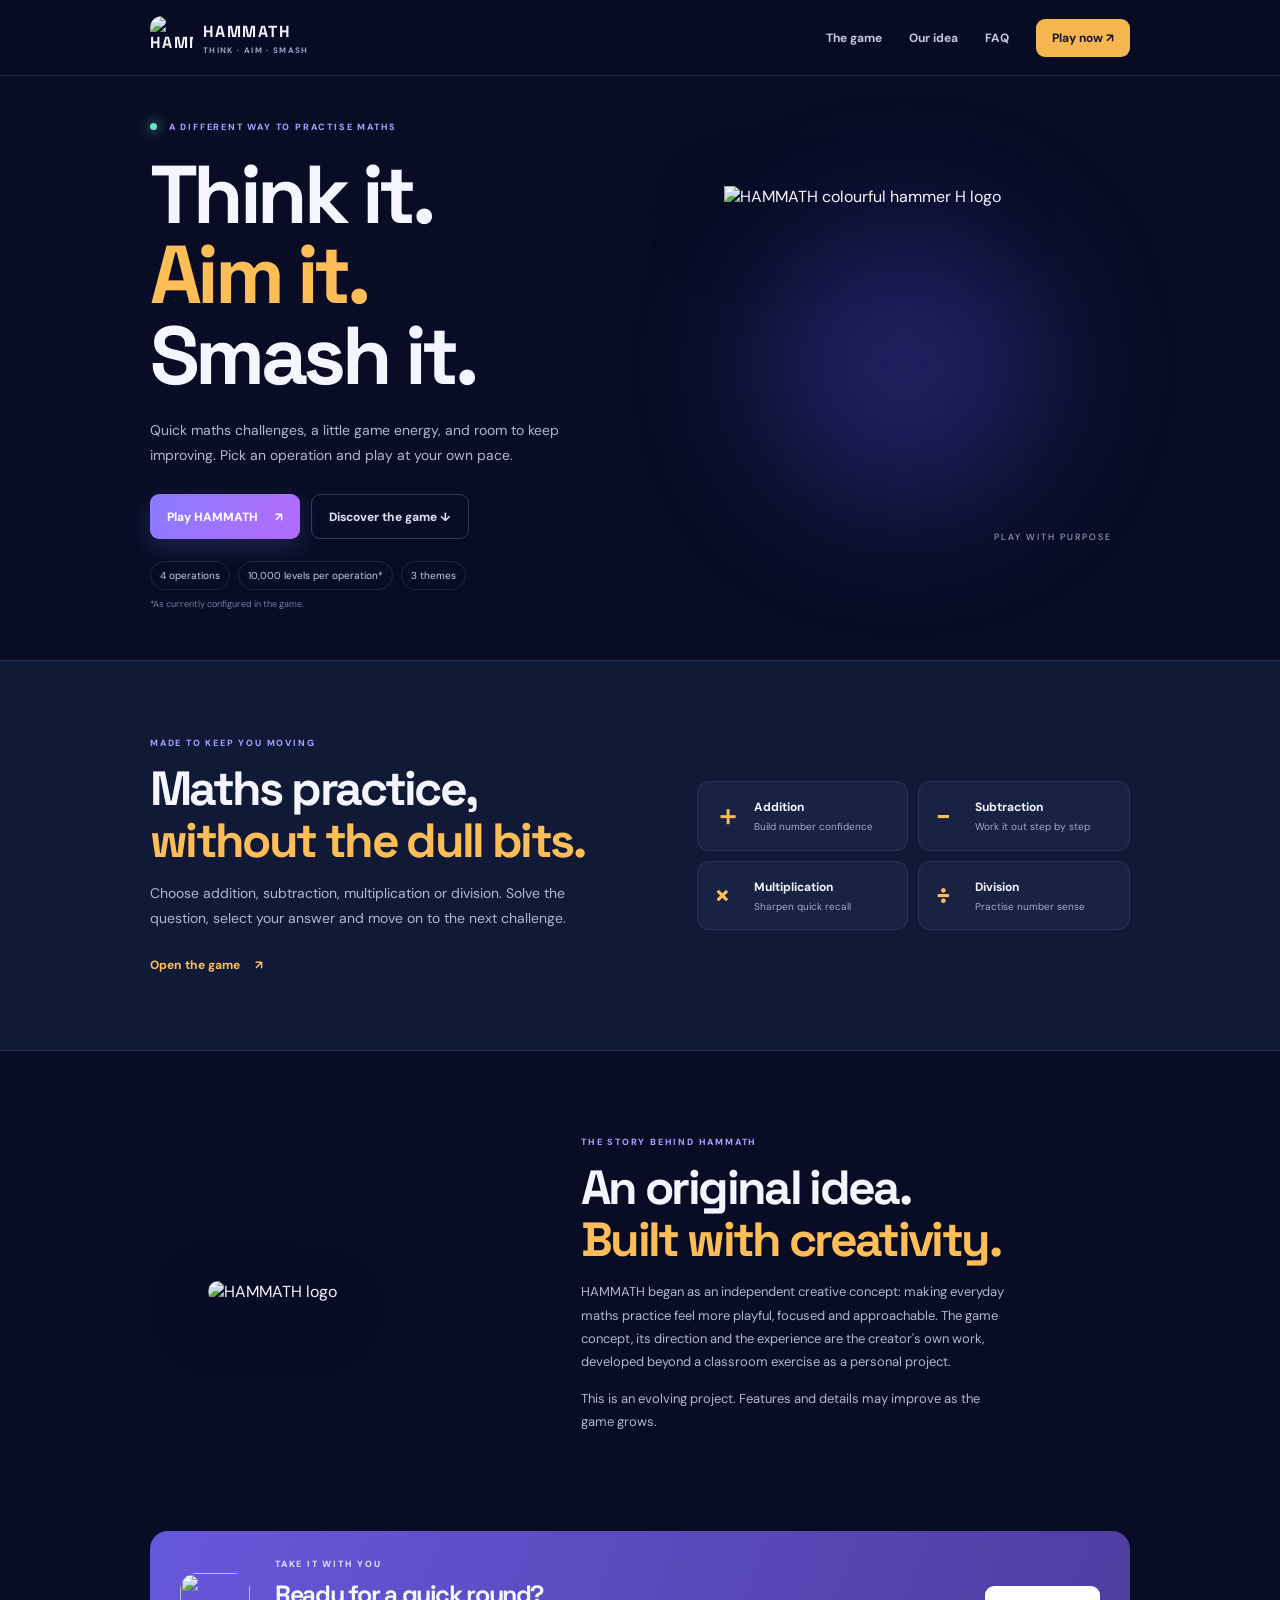
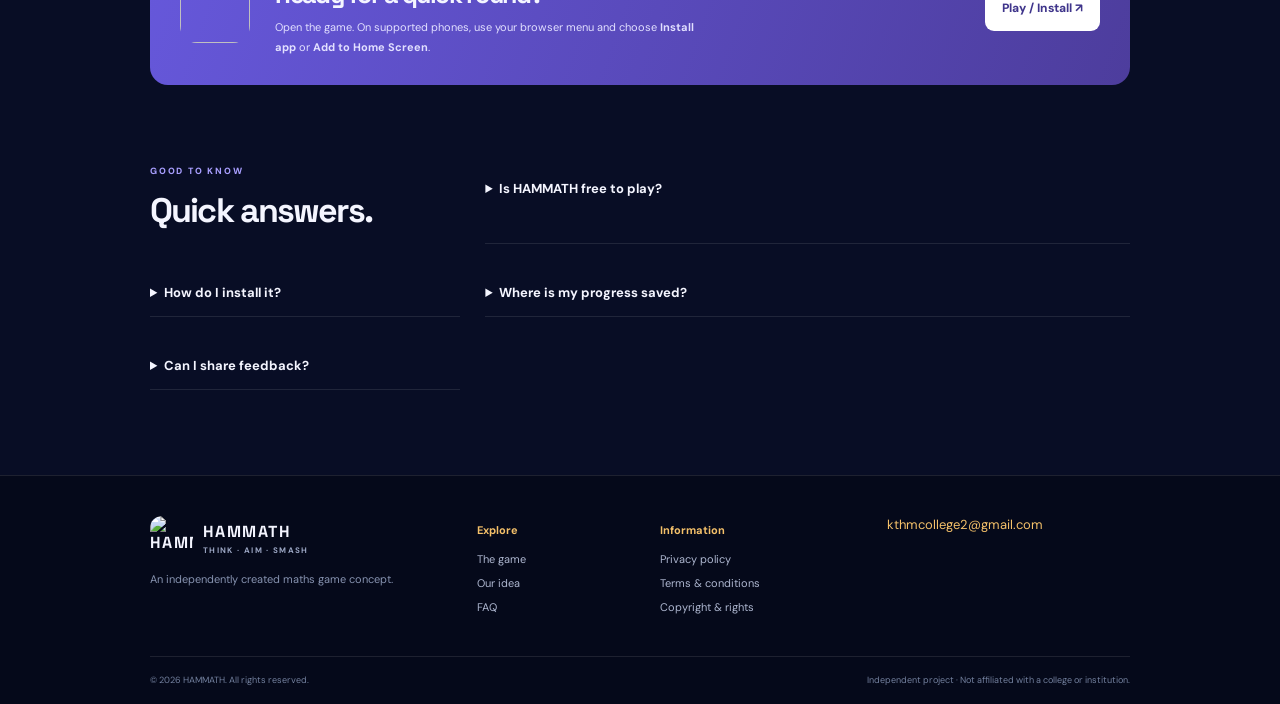
==== index.html @ 5037ccef "Add files via upload" ====
<!doctype html>
<html lang="en">
<head>
  <meta charset="utf-8">
  <meta name="viewport" content="width=device-width, initial-scale=1">
  <meta name="theme-color" content="#080d25">
  <meta name="description" content="HAMMATH is an independently created maths game. Practise addition, subtraction, multiplication and division through quick, playful challenges.">
  <meta property="og:title" content="HAMMATH — Think. Aim. Smash.">
  <meta property="og:description" content="A maths game built from an original idea. Play, practise and make every move count.">
  <meta property="og:image" content="assets/hammath-logo.png">
  <title>HAMMATH — Think. Aim. Smash.</title>
  <link rel="icon" type="image/png" href="assets/hammath-logo.png">
  <link rel="apple-touch-icon" href="assets/hammath-logo.png">
  <link rel="stylesheet" href="style.css">
</head>
<body>
<header class="header">
  <a class="brand" href="#home"><img src="assets/hammath-logo.png" alt="HAMMATH logo"><span>HAMMATH<small>THINK · AIM · SMASH</small></span></a>
  <button class="menu" id="menu" aria-label="Open menu" aria-expanded="false">☰</button>
  <nav id="nav"><a href="#game">The game</a><a href="#about">Our idea</a><a href="#faq">FAQ</a><a class="nav-play" href="https://hammath-game.vercel.app/" target="_blank" rel="noopener">Play now ↗</a></nav>
</header>

<main id="home">
<section class="hero wrap">
  <div class="hero-copy">
    <div class="kicker"><i></i> A DIFFERENT WAY TO PRACTISE MATHS</div>
    <h1>Think it.<br><em>Aim it.</em><br>Smash it.</h1>
    <p>Quick maths challenges, a little game energy, and room to keep improving. Pick an operation and play at your own pace.</p>
    <div class="actions"><a class="btn primary" href="https://hammath-game.vercel.app/" target="_blank" rel="noopener">Play HAMMATH <b>↗</b></a><a class="btn secondary" href="#game">Discover the game ↓</a></div>
    <div class="facts"><span>4 operations</span><span>10,000 levels per operation*</span><span>3 themes</span></div>
    <small class="fineprint">*As currently configured in the game.</small>
  </div>
  <div class="hero-logo"><div class="logo-halo"></div><img src="assets/hammath-logo.png" alt="HAMMATH colourful hammer H logo"><span class="orbit-label">PLAY WITH PURPOSE</span></div>
</section>

<section class="game-section" id="game"><div class="wrap game-inner">
  <div><div class="kicker">MADE TO KEEP YOU MOVING</div><h2>Maths practice,<br><em>without the dull bits.</em></h2><p>Choose addition, subtraction, multiplication or division. Solve the question, select your answer and move on to the next challenge.</p><a class="inline-link" href="https://hammath-game.vercel.app/" target="_blank" rel="noopener">Open the game <b>↗</b></a></div>
  <div class="operation-list"><div><b>＋</b><span>Addition</span><small>Build number confidence</small></div><div><b>−</b><span>Subtraction</span><small>Work it out step by step</small></div><div><b>×</b><span>Multiplication</span><small>Sharpen quick recall</small></div><div><b>÷</b><span>Division</span><small>Practise number sense</small></div></div>
</div></section>

<section class="about wrap" id="about">
  <div class="about-logo"><img src="assets/hammath-logo.png" alt="HAMMATH logo"></div>
  <div><div class="kicker">THE STORY BEHIND HAMMATH</div><h2>An original idea.<br><em>Built with creativity.</em></h2>
  <p>HAMMATH began as an independent creative concept: making everyday maths practice feel more playful, focused and approachable. The game concept, its direction and the experience are the creator's own work, developed beyond a classroom exercise as a personal project.</p>
  <p>This is an evolving project. Features and details may improve as the game grows.</p></div>
</section>

<section class="install wrap">
  <img src="assets/hammath-logo.png" alt="" aria-hidden="true">
  <div><div class="kicker">TAKE IT WITH YOU</div><h2>Ready for a quick round?</h2><p>Open the game. On supported phones, use your browser menu and choose <b>Install app</b> or <b>Add to Home Screen</b>.</p></div>
  <a class="btn light" href="https://hammath-game.vercel.app/" target="_blank" rel="noopener">Play / Install ↗</a>
</section>

<section class="faq wrap" id="faq"><div><div class="kicker">GOOD TO KNOW</div><h2>Quick answers.</h2></div>
  <details><summary>Is HAMMATH free to play?</summary><p>The currently published game can be opened from the Play button. If pricing or paid features are introduced later, they will be clearly identified before use.</p></details>
  <details><summary>How do I install it?</summary><p>Open the game in a supported mobile browser, open the browser menu and choose Install app or Add to Home Screen if the option is available.</p></details>
  <details><summary>Where is my progress saved?</summary><p>Current game progress is stored locally on the device/browser. Clearing browser data or changing devices may remove or not transfer that progress.</p></details>
  <details><summary>Can I share feedback?</summary><p>Yes. Use the support email shown in the Contact section once the creator's chosen contact address has been added.</p></details>
</section>
</main>

<footer class="footer">
  <div class="footer-main wrap">
    <div class="footer-brand"><a class="brand" href="#home"><img src="assets/hammath-logo.png" alt="HAMMATH logo"><span>HAMMATH<small>THINK · AIM · SMASH</small></span></a><p>An independently created maths game concept.</p></div>
    <div><h3>Explore</h3><a href="#game">The game</a><a href="#about">Our idea</a><a href="#faq">FAQ</a></div>
    <div><h3>Information</h3><a href="privacy.html">Privacy policy</a><a href="terms.html">Terms & conditions</a><a href="rights.html">Copyright & rights</a></div>
<a class="contact-link" href="mailto:kthmcollege2@gmail.com">kthmcollege2@gmail.com</a>  </div>
  <div class="footer-bottom wrap"><span>© <span id="year">2026</span> HAMMATH. All rights reserved.</span><span>Independent project · Not affiliated with a college or institution.</span></div>
</footer>
<div class="rating-note" id="ratingNote" role="dialog" aria-live="polite" aria-label="Share feedback">
  <button id="closeRating" aria-label="Close">×</button><b>Been playing for a while?</b><p>Your feedback helps improve HAMMATH. Would you like to share a rating?</p><a href="mailto:ADD-YOUR-COLLEGE-EMAIL-HERE?subject=HAMMATH%20feedback">Share feedback ↗</a>
</div>
<script src="script.js"></script>
</body></html>
---- style.css ----
@import url('https://fonts.googleapis.com/css2?family=DM+Sans:wght@400;500;600;700;800&family=Space+Grotesk:wght@400;500;600;700&display=swap');
:root{--bg:#080d25;--panel:#101936;--ink:#f4f5ff;--muted:#aeb7d0;--purple:#8b7cff;--orange:#ffbd58;--line:#ffffff19}
*{box-sizing:border-box}html{scroll-behavior:smooth;scroll-padding-top:90px}body{margin:0;background:var(--bg);color:var(--ink);font-family:'DM Sans',sans-serif;overflow-x:hidden}a{color:inherit;text-decoration:none}.wrap{width:min(100% - 44px,980px);margin-inline:auto}
.header{height:76px;padding:0 max(22px,calc((100% - 980px)/2));display:flex;align-items:center;justify-content:space-between;position:sticky;top:0;z-index:10;background:#080d25ed;border-bottom:1px solid var(--line);backdrop-filter:blur(15px)}
.brand{display:flex;align-items:center;gap:10px;font:700 16px 'Space Grotesk';letter-spacing:.09em}.brand img{width:43px;height:43px;object-fit:contain;border-radius:12px}.brand span{display:flex;flex-direction:column}.brand small{font:700 8px 'DM Sans';letter-spacing:.17em;color:#9da8c5;margin-top:3px}
nav{display:flex;align-items:center;gap:27px;color:#c1c9dc;font-size:12px;font-weight:700}nav a:hover{color:var(--orange)}.nav-play{background:#f5b64f;color:#17152a;padding:11px 16px;border-radius:9px}.menu{display:none}
.hero{min-height:555px;display:grid;grid-template-columns:1.05fr .95fr;align-items:center;gap:30px;padding-top:45px;padding-bottom:50px}.kicker{font-size:9px;font-weight:800;letter-spacing:.2em;color:#a99fff}.kicker i{display:inline-block;width:7px;height:7px;background:#65e5c0;border-radius:50%;margin-right:8px;box-shadow:0 0 12px #65e5c0}
h1,h2{font-family:'Space Grotesk';letter-spacing:-.055em}h1{font-size:clamp(55px,7vw,82px);line-height:.98;margin:22px 0}h1 em,h2 em{font-style:normal;color:var(--orange)}.hero-copy>p,.game-inner p,.about p,.install p{max-width:430px;color:var(--muted);font-size:14px;line-height:1.8}.actions{display:flex;gap:11px;flex-wrap:wrap;margin:26px 0 22px}.btn{min-height:45px;padding:0 17px;display:inline-flex;align-items:center;gap:17px;border-radius:9px;font-size:12px;font-weight:800}.primary{background:linear-gradient(110deg,#8a7cff,#b36bfa);color:white;box-shadow:0 8px 24px #8a7cff33}.secondary{border:1px solid #ffffff30;color:#dce1f1}.facts{display:flex;flex-wrap:wrap;gap:8px}.facts span{font-size:10px;color:#c8cde0;border:1px solid var(--line);padding:7px 9px;border-radius:30px}.fineprint{display:block;color:#73809e;font-size:9px;margin-top:8px}
.hero-logo{position:relative;display:grid;place-items:center;min-height:390px}.hero-logo img{width:min(100%,360px);aspect-ratio:1;object-fit:contain;position:relative;z-index:1;filter:drop-shadow(0 20px 38px #0009);animation:float 5s ease-in-out infinite}.logo-halo{position:absolute;width:280px;height:280px;border-radius:50%;background:#5347dc55;filter:blur(65px)}.orbit-label{position:absolute;bottom:18px;right:4%;font-size:9px;letter-spacing:.22em;color:#a9b3ce}
.game-section{background:#101936;border-block:1px solid var(--line);padding:76px 0}.game-inner{display:grid;grid-template-columns:1fr .9fr;gap:65px;align-items:center}.game-inner h2,.about h2{font-size:clamp(34px,4vw,48px);line-height:1.08;margin:14px 0}.inline-link{display:inline-flex;gap:15px;color:var(--orange);font-size:12px;font-weight:800;margin-top:12px}.operation-list{display:grid;grid-template-columns:1fr 1fr;gap:10px}.operation-list div{background:#182344;border:1px solid #ffffff12;border-radius:12px;padding:16px;display:grid;grid-template-columns:40px 1fr;align-items:center}.operation-list b{grid-row:span 2;font:700 27px 'Space Grotesk';color:var(--orange)}.operation-list span{font-weight:700;font-size:12px}.operation-list small{font-size:10px;color:#9eabc8;margin-top:3px}
.about{display:grid;grid-template-columns:.8fr 1.2fr;gap:65px;align-items:center;padding-top:85px;padding-bottom:85px}.about-logo{display:grid;place-items:center}.about-logo img{width:min(100%,250px);border-radius:30px;filter:drop-shadow(0 18px 30px #0008)}.about p{font-size:13px}.install{display:grid;grid-template-columns:75px 1fr auto;gap:20px;align-items:center;background:linear-gradient(110deg,#6658db,#4d3d9d);padding:27px 30px;border-radius:18px;margin-bottom:80px}.install>img{width:70px;height:70px;border-radius:17px}.install .kicker{color:#e2ddff}.install h2{font-size:25px;margin:8px 0}.install p{font-size:11px;margin:0;color:#e2e0ff}.light{background:white;color:#3f358b;white-space:nowrap}
.faq{display:grid;grid-template-columns:.65fr 1.35fr;gap:25px;padding-bottom:85px}.faq h2{font-size:34px;margin:12px 0}.faq details{border-bottom:1px solid var(--line);padding:15px 0}.faq summary{cursor:pointer;font-size:13px;font-weight:700}.faq details p{font-size:12px;line-height:1.7;color:var(--muted);max-width:540px}
.footer{background:#05091a;border-top:1px solid var(--line);padding-top:40px}.footer-main{display:grid;grid-template-columns:1.35fr .7fr .9fr 1.1fr;gap:28px;padding-bottom:32px}.footer-brand p,.footer-main p{font-size:11px;line-height:1.7;color:#8793b0}.footer-main h3{font-size:11px;margin:7px 0 15px;color:#f5c16a}.footer-main>div:not(:first-child)>a{display:block;font-size:11px;color:#aeb7d0;margin:10px 0}.footer-main a:hover{color:white}.footer-main .contact-link{color:#f5c16a!important}.footer-bottom{border-top:1px solid var(--line);padding-top:17px;padding-bottom:18px;display:flex;justify-content:space-between;gap:15px;color:#73809e;font-size:9px}
.rating-note{display:none;position:fixed;z-index:20;right:18px;bottom:18px;width:min(330px,calc(100% - 36px));background:#fff;color:#17213b;padding:19px;border-radius:14px;box-shadow:0 15px 55px #0008}.rating-note.show{display:block}.rating-note button{position:absolute;right:12px;top:8px;border:0;background:none;font-size:23px;cursor:pointer}.rating-note b{font:700 15px 'Space Grotesk'}.rating-note p{font-size:11px;line-height:1.6;color:#68748a}.rating-note>a{font-size:11px;font-weight:800;color:#5c4ed4}
@keyframes float{0%,100%{transform:translateY(0) rotate(-2deg)}50%{transform:translateY(-9px) rotate(2deg)}}
@media(max-width:760px){.header{height:68px}.menu{display:block;border:0;background:none;color:white;font-size:23px}nav{display:none;position:absolute;top:67px;left:0;right:0;padding:18px 22px 22px;background:#0c1430;flex-direction:column;align-items:stretch;gap:17px;border-bottom:1px solid var(--line)}nav.open{display:flex}.nav-play{text-align:center}.hero{grid-template-columns:1fr;gap:0;padding-top:55px}.hero-logo{min-height:290px}.hero-logo img{width:min(76vw,290px)}.game-inner{grid-template-columns:1fr;gap:30px}.about{gap:25px}.about-logo img{width:190px}.install{grid-template-columns:60px 1fr}.install>img{width:58px;height:58px}.install .btn{grid-column:2;justify-self:start}.faq{grid-template-columns:1fr;gap:5px}.footer-main{grid-template-columns:1fr 1fr}.footer-brand{grid-column:span 2}}
@media(max-width:480px){.wrap{width:min(100% - 34px,980px)}.hero{padding-top:43px}.hero h1{font-size:60px}.hero-logo{min-height:260px}.game-section{padding:58px 0}.operation-list{gap:8px}.operation-list div{padding:12px 10px;grid-template-columns:32px 1fr}.operation-list b{font-size:23px}.operation-list small{font-size:9px}.about{grid-template-columns:1fr;padding-top:65px;padding-bottom:65px}.about-logo img{width:165px}.install{grid-template-columns:1fr;padding:22px;margin-bottom:60px}.install>img{width:55px;height:55px}.install .btn{grid-column:1}.footer-main{gap:22px 14px}.footer-bottom{flex-direction:column}.facts{gap:6px}.facts span{font-size:9px}}
@media(prefers-reduced-motion:reduce){*,*:before,*:after{animation:none!important;scroll-behavior:auto!important;transition:none!important}}
.contact-link {
  font-size: 13px;
  font-weight: 400;
  text-decoration: none;
}

.contact-link:hover {
  text-decoration: underline;
}
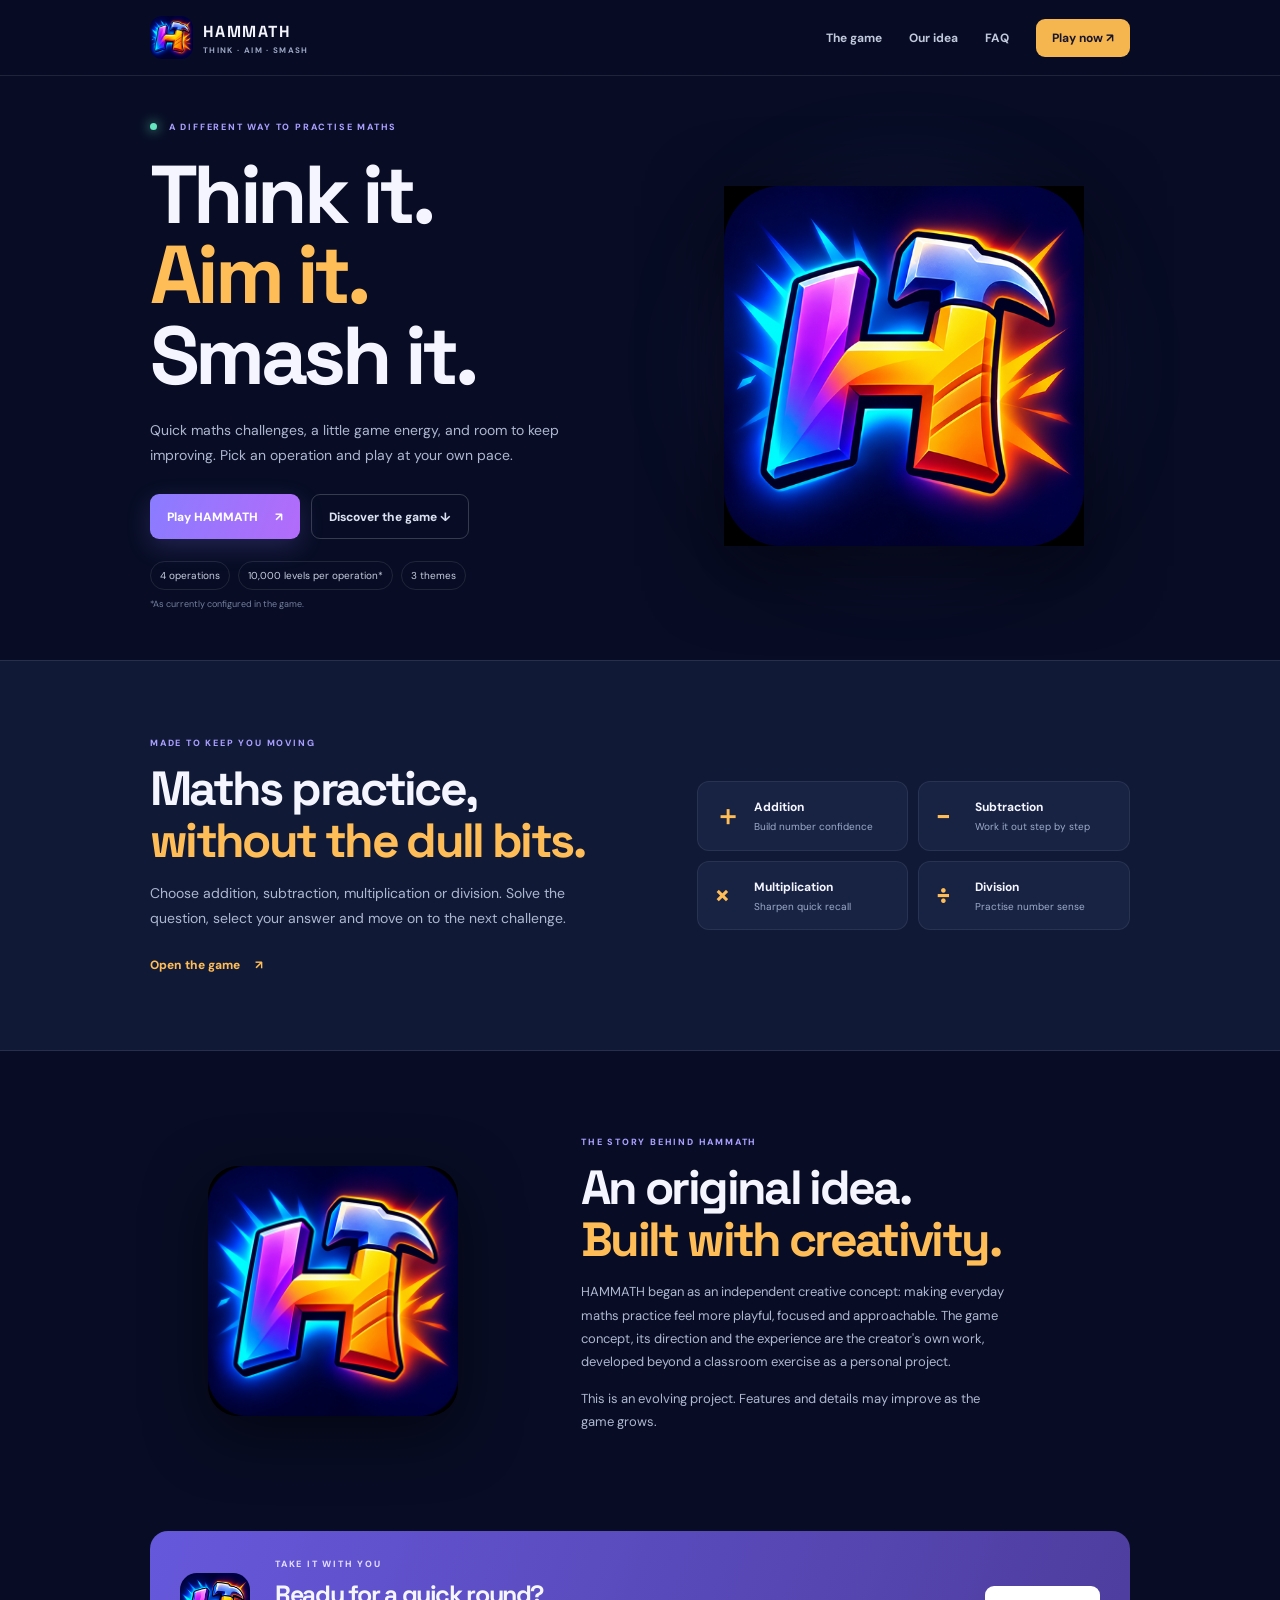
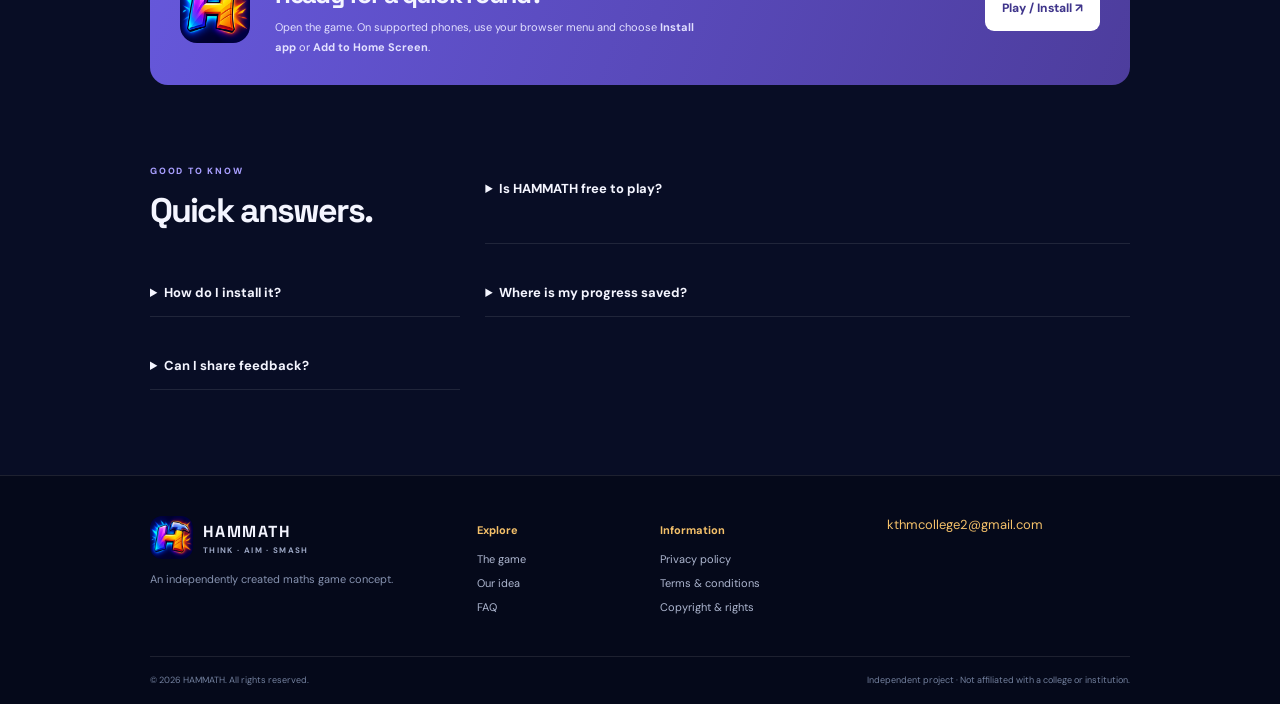
==== commit b988c1b9: "Add files via upload" ====
--- a/index.html
+++ b/index.html
@@ -9,13 +9,13 @@
   <meta property="og:description" content="A maths game built from an original idea. Play, practise and make every move count.">
   <meta property="og:image" content="assets/hammath-logo.png">
   <title>HAMMATH — Think. Aim. Smash.</title>
-  <link rel="icon" type="image/png" href="assets/hammath-logo.png">
-  <link rel="apple-touch-icon" href="assets/hammath-logo.png">
+  <link rel="icon" type="image/png" href="hammath-logo.png">
+  <link rel="apple-touch-icon" href="hammath-logo.png">
   <link rel="stylesheet" href="style.css">
 </head>
 <body>
 <header class="header">
-  <a class="brand" href="#home"><img src="assets/hammath-logo.png" alt="HAMMATH logo"><span>HAMMATH<small>THINK · AIM · SMASH</small></span></a>
+  <a class="brand" href="#home"><img src="hammath-logo.png" alt="HAMMATH logo"><span>HAMMATH<small>THINK · AIM · SMASH</small></span></a>
   <button class="menu" id="menu" aria-label="Open menu" aria-expanded="false">☰</button>
   <nav id="nav"><a href="#game">The game</a><a href="#about">Our idea</a><a href="#faq">FAQ</a><a class="nav-play" href="https://hammath-game.vercel.app/" target="_blank" rel="noopener">Play now ↗</a></nav>
 </header>
@@ -30,7 +30,7 @@
     <div class="facts"><span>4 operations</span><span>10,000 levels per operation*</span><span>3 themes</span></div>
     <small class="fineprint">*As currently configured in the game.</small>
   </div>
-  <div class="hero-logo"><div class="logo-halo"></div><img src="assets/hammath-logo.png" alt="HAMMATH colourful hammer H logo"><span class="orbit-label">PLAY WITH PURPOSE</span></div>
+  <div class="hero-logo"><div class="logo-halo"></div><img src="hammath-logo.png" alt="HAMMATH colourful hammer H logo"><span class="orbit-label"></span></div>
 </section>
 
 <section class="game-section" id="game"><div class="wrap game-inner">
@@ -39,14 +39,14 @@
 </div></section>
 
 <section class="about wrap" id="about">
-  <div class="about-logo"><img src="assets/hammath-logo.png" alt="HAMMATH logo"></div>
+  <div class="about-logo"><img src="hammath-logo.png" alt="HAMMATH logo"></div>
   <div><div class="kicker">THE STORY BEHIND HAMMATH</div><h2>An original idea.<br><em>Built with creativity.</em></h2>
   <p>HAMMATH began as an independent creative concept: making everyday maths practice feel more playful, focused and approachable. The game concept, its direction and the experience are the creator's own work, developed beyond a classroom exercise as a personal project.</p>
   <p>This is an evolving project. Features and details may improve as the game grows.</p></div>
 </section>
 
 <section class="install wrap">
-  <img src="assets/hammath-logo.png" alt="" aria-hidden="true">
+  <img src="hammath-logo.png" alt="" aria-hidden="true">
   <div><div class="kicker">TAKE IT WITH YOU</div><h2>Ready for a quick round?</h2><p>Open the game. On supported phones, use your browser menu and choose <b>Install app</b> or <b>Add to Home Screen</b>.</p></div>
   <a class="btn light" href="https://hammath-game.vercel.app/" target="_blank" rel="noopener">Play / Install ↗</a>
 </section>
@@ -61,7 +61,7 @@
 
 <footer class="footer">
   <div class="footer-main wrap">
-    <div class="footer-brand"><a class="brand" href="#home"><img src="assets/hammath-logo.png" alt="HAMMATH logo"><span>HAMMATH<small>THINK · AIM · SMASH</small></span></a><p>An independently created maths game concept.</p></div>
+    <div class="footer-brand"><a class="brand" href="#home"><img src="hammath-logo.png" alt="HAMMATH logo"><span>HAMMATH<small>THINK · AIM · SMASH</small></span></a><p>An independently created maths game concept.</p></div>
     <div><h3>Explore</h3><a href="#game">The game</a><a href="#about">Our idea</a><a href="#faq">FAQ</a></div>
     <div><h3>Information</h3><a href="privacy.html">Privacy policy</a><a href="terms.html">Terms & conditions</a><a href="rights.html">Copyright & rights</a></div>
 <a class="contact-link" href="mailto:kthmcollege2@gmail.com">kthmcollege2@gmail.com</a>  </div>
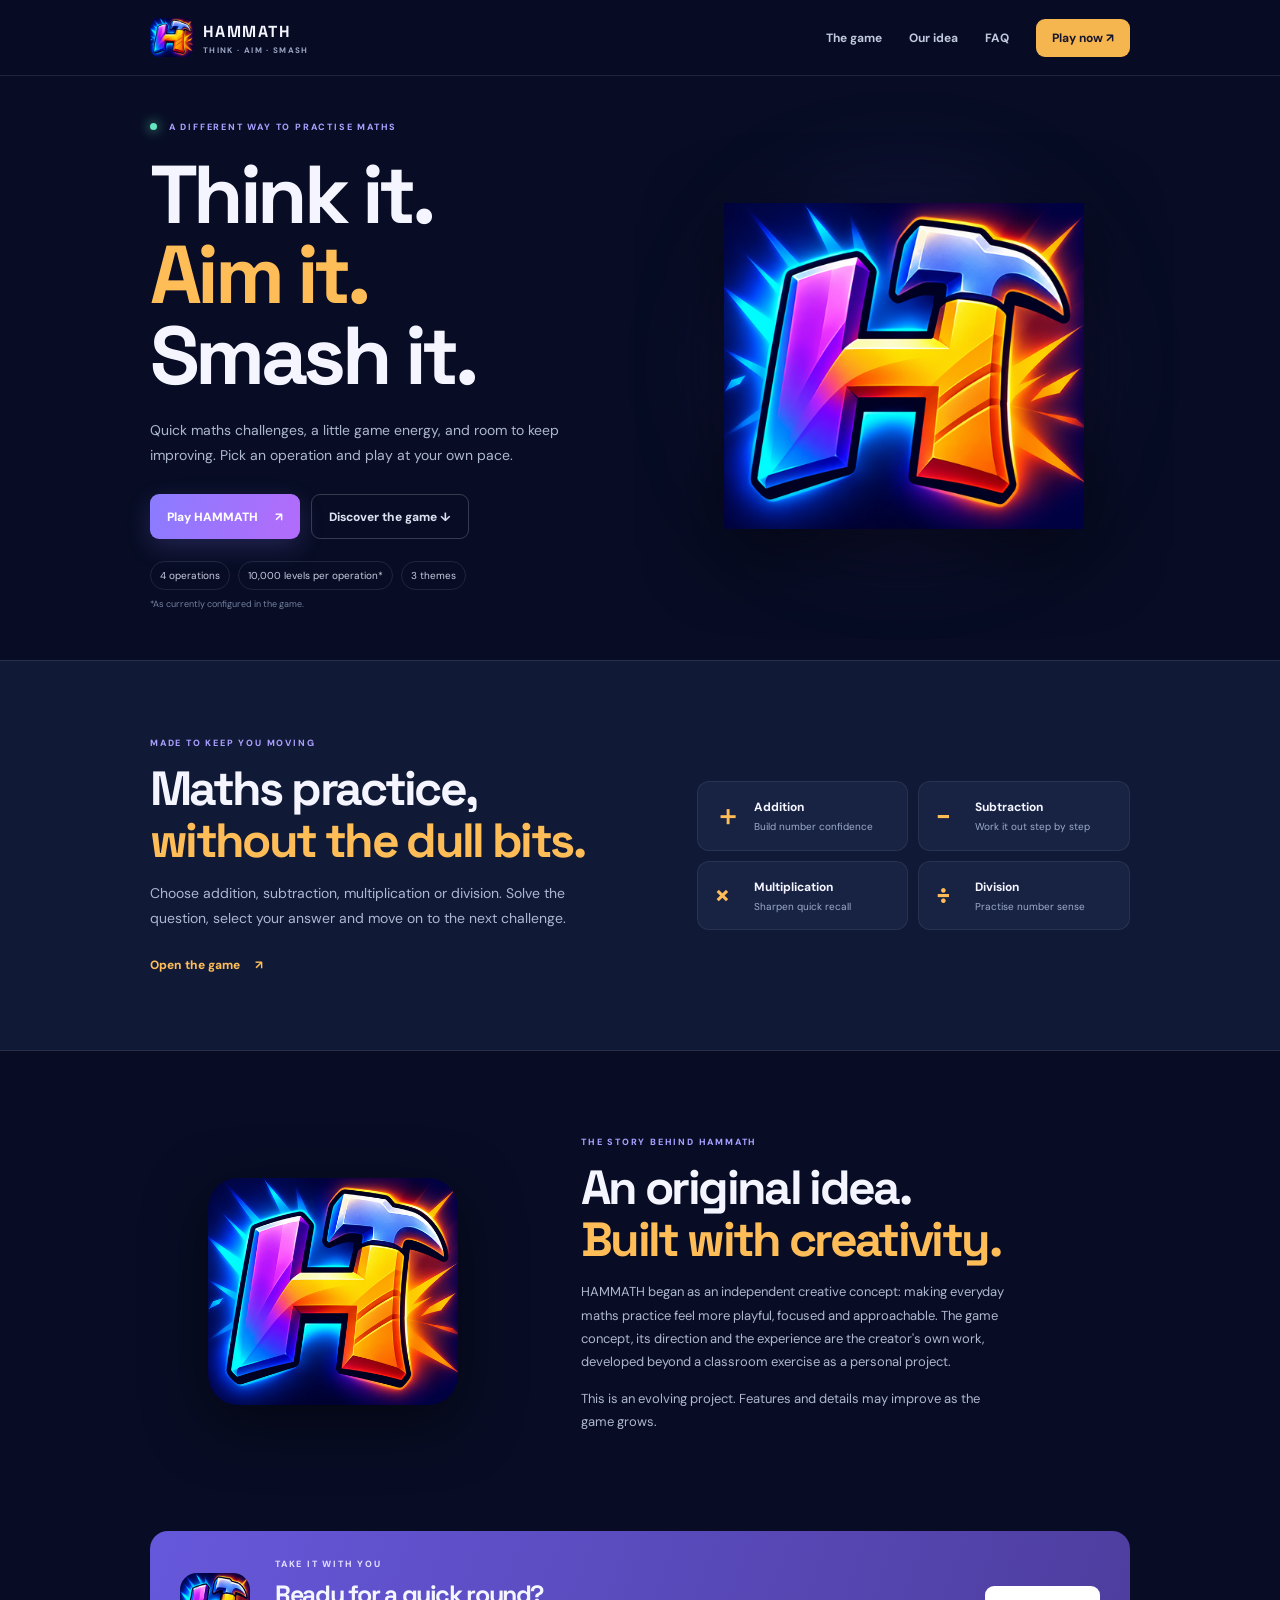
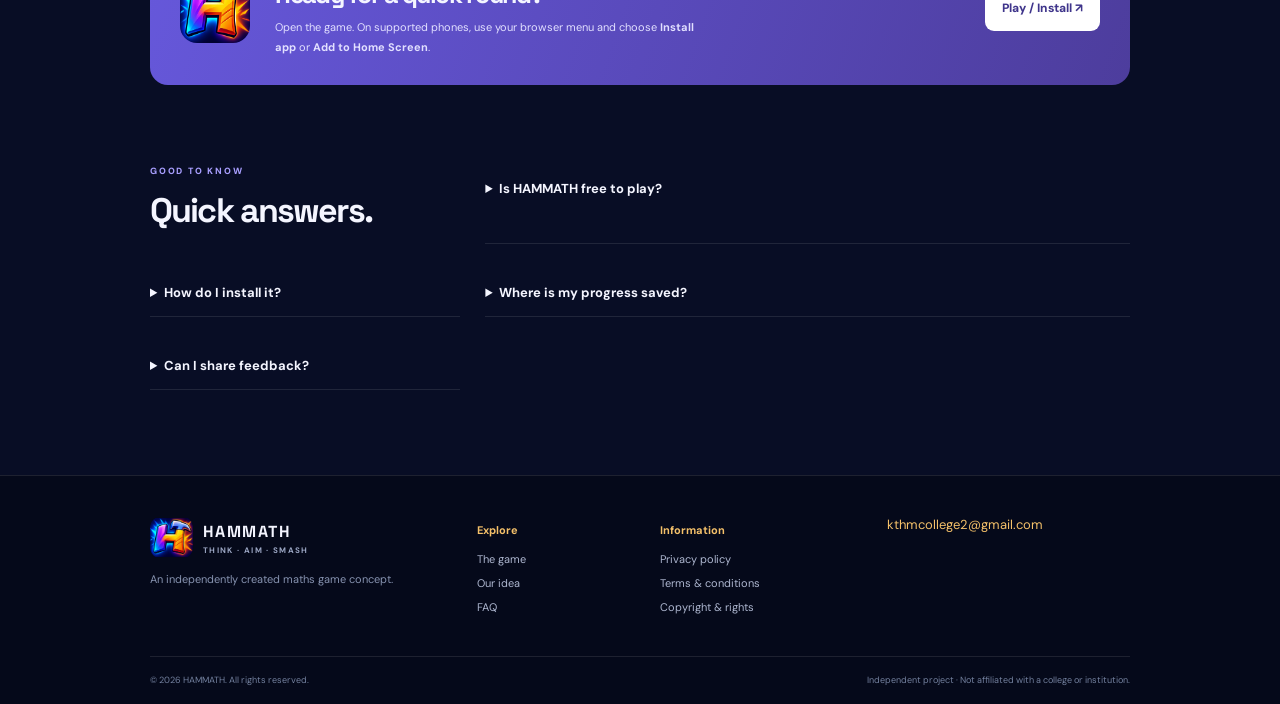
==== commit d82af3b1: "Update index.html" ====
--- a/index.html
+++ b/index.html
@@ -1,6 +1,7 @@
 <!doctype html>
 <html lang="en">
 <head>
+  <meta name="google-site-verification" content="P-4yGLQkTV76vam3NYo-lB93aVYt-3n6i9TEkZ8t8E4" />
   <meta charset="utf-8">
   <meta name="viewport" content="width=device-width, initial-scale=1">
   <meta name="theme-color" content="#080d25">
@@ -71,4 +72,4 @@
   <button id="closeRating" aria-label="Close">×</button><b>Been playing for a while?</b><p>Your feedback helps improve HAMMATH. Would you like to share a rating?</p><a href="mailto:ADD-YOUR-COLLEGE-EMAIL-HERE?subject=HAMMATH%20feedback">Share feedback ↗</a>
 </div>
 <script src="script.js"></script>
-</body></html>+</body></html>
